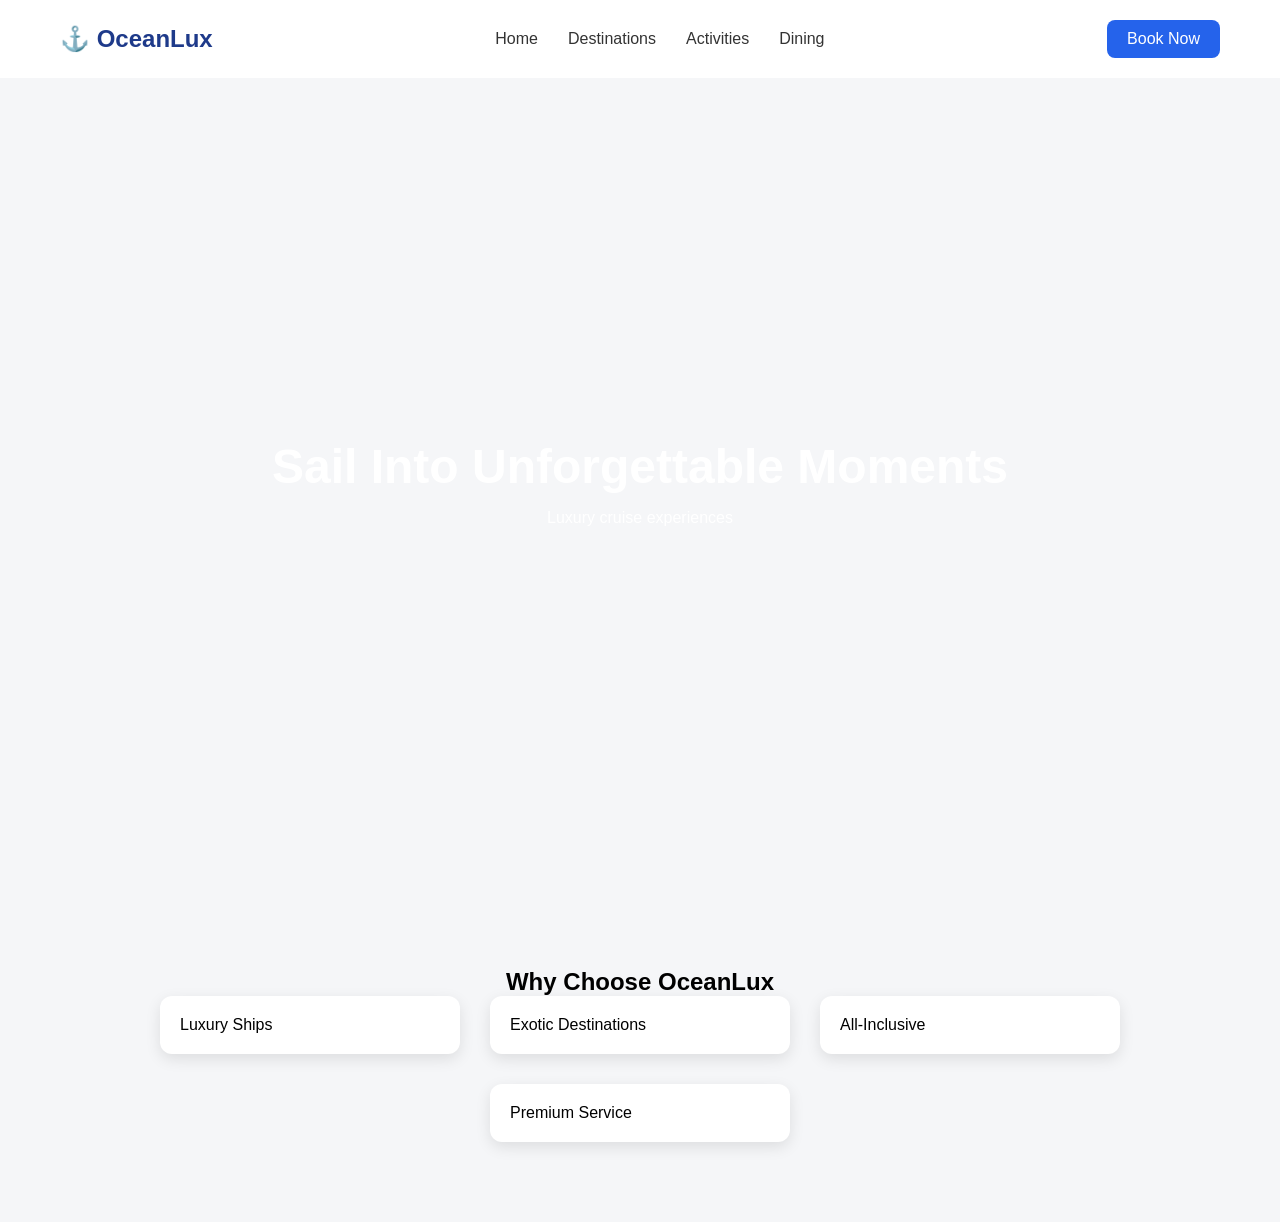
==== index.html @ 123c7e55 "Add files via upload" ====
<!DOCTYPE html>
<html>
<head>
  <title>OceanLux</title>
  <link rel="stylesheet" href="styles.css">
</head>

<body>

<nav>
  <h1>⚓ OceanLux</h1>
  <ul>
    <li><a href="index.html">Home</a></li>
    <li><a href="destinations.html">Destinations</a></li>
    <li><a href="activities.html">Activities</a></li>
    <li><a href="dining.html">Dining</a></li>
  </ul>
  <a class="btn">Book Now</a>
</nav>

<section class ="hero">
  <div>
    <h2>Sail Into Unforgettable Moments</h2>
    <p>Luxury cruise experiences</p>
  </div>
</section>

<section class="section">
  <h2>Why Choose OceanLux</h2>
  <div class ="grid">
    <div class ="card"><div class ="card-content">Luxury Ships</div></div>
    <div class ="card"><div class ="card-content">Exotic Destinations</div></div>
    <div class ="card"><div class ="card-content">All-Inclusive</div></div>
    <div class ="card"><div class ="card-content">Premium Service</div></div>
  </div>
</section>
</body>
</html>
---- styles.css ----
/*Some AI in CSS used to correct errors in code*/

* {
  margin: 0;
  padding: 0;
  box-sizing: border-box;
  font-family: Arial, sans-serif;
}

body {
  background: #f5f6f8;
}

/* NAV */
nav {
  display: flex;
  justify-content: space-between;
  align-items: center;
  padding: 20px 60px;
  background: white;
}

nav h1 {
  color: #1e3a8a;
}

nav ul {
  display: flex;
  gap: 30px;
  list-style: none;
}

nav a {
  text-decoration: none;
  color: #333;
}

.btn {
  background: #2563eb;
  color: white;
  padding: 10px 20px;
  border-radius: 8px;
}

/* HERO */
.hero {
  height: 90vh;
  background: url('https://images.unsplash.com/photo-1507525428034-b723cf961d3e') center/cover;
  display: flex;
  align-items: center;
  justify-content: center;
  text-align: center;
  color: white;
}

.hero h2 {
  font-size: 48px;
  margin-bottom: 15px;
}

/* SECTION */
.section {
  padding: 80px 20px;
  text-align: center;
}

/* GRID */
.grid {
  display: flex;
  justify-content: center;
  gap: 30px;
  flex-wrap: wrap;
}

/* CARD */
.card {
  background: white;
  width: 300px;
  border-radius: 12px;
  overflow: hidden;
  box-shadow: 0 5px 15px rgba(0,0,0,0.1);
}

.card img {
  width: 100%;
}

.card-content {
  padding: 20px;
  text-align: left;
}

/* SPLIT */
.split {
  display: flex;
  align-items: center;
  padding: 60px;
  gap: 40px;
  flex-wrap: wrap;
}

.split img {
  width: 500px;
  border-radius: 12px;
}

.split-text {
  max-width: 500px;
}

/* HERO COLOR (for other pages) */
.hero-alt {
  background: #ea580c;
  color: white;
  padding: 80px;
  text-align: center;
}

/* RESPONSIVE */
@media (max-width: 768px) {
  nav {
    padding: 20px;
  }

  .hero h2 {
    font-size: 32px;
  }

  .split {
    flex-direction: column;
    text-align: center;
  }

  .split img {
    width: 100%;
  }
}
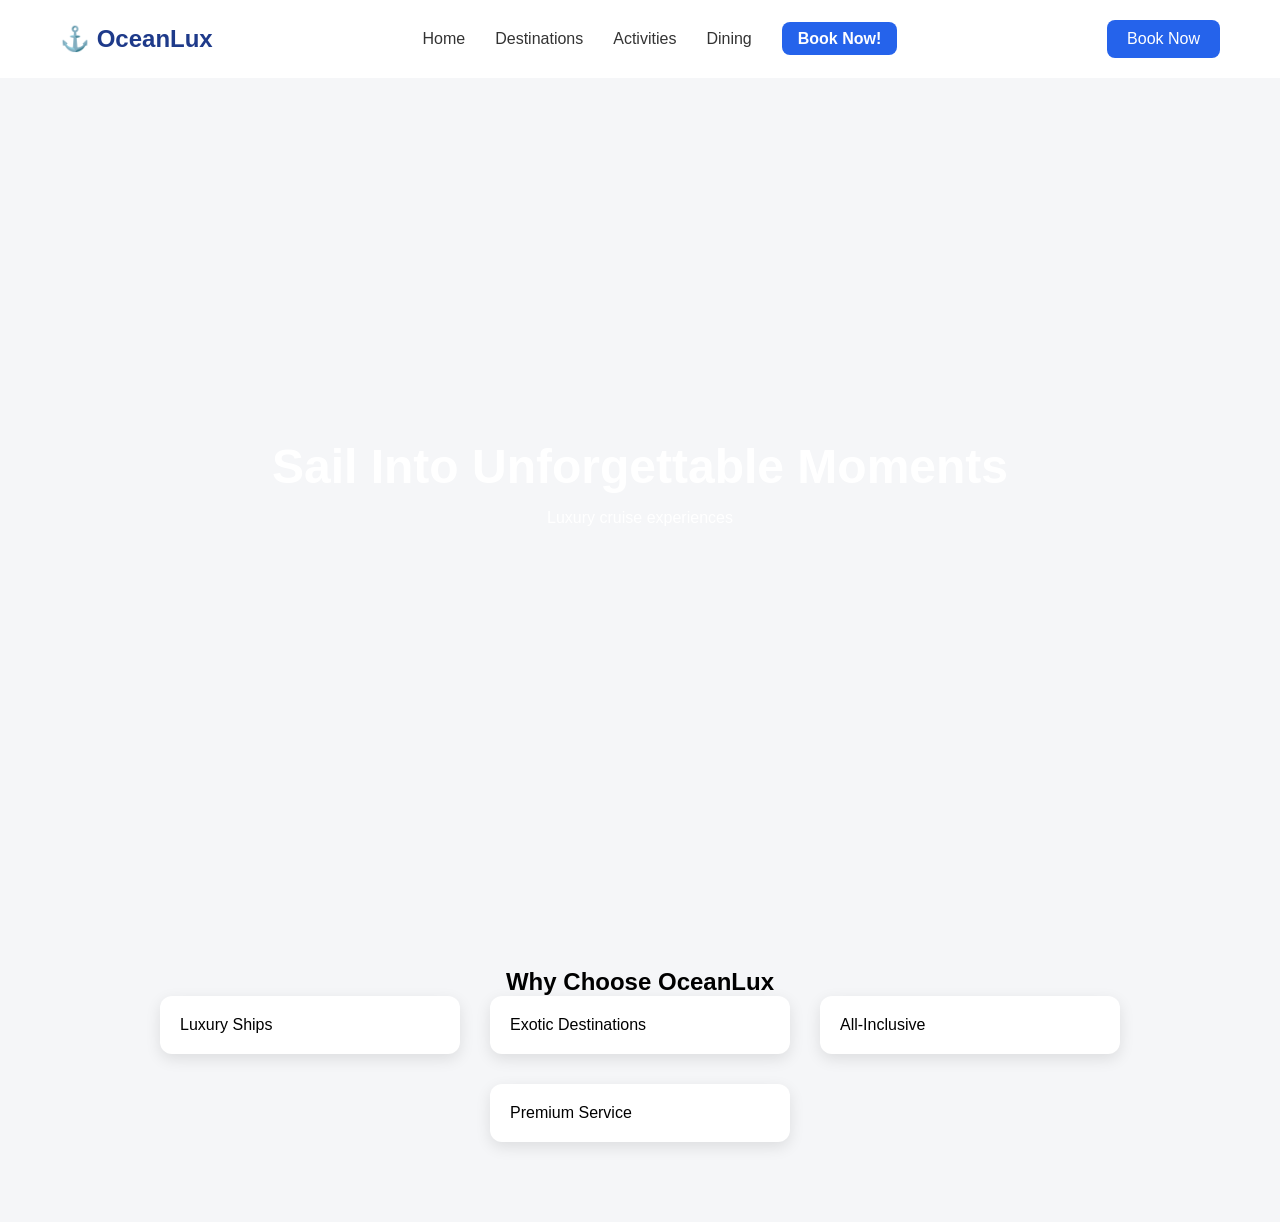
==== commit 7847c8ea: "added book now page and faqs" ====
--- a/index.html
+++ b/index.html
@@ -7,13 +7,16 @@
 
 <body>
 
+<button class="mobile-nav-toggle" aria-controls="primary-navigation" aria-expanded="false"></button>
+
 <nav>
   <h1>⚓ OceanLux</h1>
-  <ul>
+  <ul id="primary-navigation" data-visible="false" class="primary-navigation">
     <li><a href="index.html">Home</a></li>
     <li><a href="destinations.html">Destinations</a></li>
     <li><a href="activities.html">Activities</a></li>
     <li><a href="dining.html">Dining</a></li>
+    <li><a href="book_now.html" class="book-nav">Book Now!</a></li>
   </ul>
   <a class="btn">Book Now</a>
 </nav>
@@ -34,5 +37,11 @@
     <div class ="card"><div class ="card-content">Premium Service</div></div>
   </div>
 </section>
+
+
+
+<button id="backToTop" class="back-to-top" aria-label="Back to top">↑</button>
+<script src="js_interactivity.js"></script>
+
 </body>
 </html>
--- a/styles.css
+++ b/styles.css
@@ -136,3 +136,291 @@
   }
 }
 
+
+/* Activities page styles */
+
+.activities-page .section:nth-of-type(even) .split {
+  flex-direction: row-reverse;
+}
+
+.activities-page .split {
+  display: flex;
+  align-items: center;
+  justify-content: space-between;
+  gap: 15px;
+  flex-wrap: wrap;
+}
+
+.activities-page .split-text {
+  max-width: 480px;
+  text-align: left;
+}
+
+.activities-page .split img {
+  width: 780px;
+  height: 450px;
+  object-fit: cover;
+  object-position: left;
+  transform: scale(1.09);
+}
+
+.activities-page .split-text h2 {
+  margin-bottom: 10px;
+  font-size: 35px;
+  color: #163d92;
+}
+
+.activities-page .split-text p {
+  margin-top: 0;
+  line-height: 1.5;
+  font-size: 20px;
+}
+
+nav a.active {
+  color: #2563eb;
+  font-weight: bold;
+}
+
+.activities-page .section::after {
+  content: "";
+  display: block;
+  width: 100%;
+  height: 1px;
+  background: #2563eb;
+  margin: 50px auto 0;
+  opacity: 0.2;
+}
+
+.tag {
+  display: inline-block;
+  margin-bottom: 10px;
+  font-size: 14px;
+  color: #2563eb;
+  font-weight: 600;
+  letter-spacing: 1px;
+}
+
+.activities-hero {
+  text-align: center;
+  padding: 150px 20px 100px;
+}
+
+.activities-hero h2 {
+  font-size: 60px;
+  color: #163d92;
+  margin-bottom: 10px;
+}
+
+.activities-hero p {
+  color: #000000;
+  font-size: 18px;
+}
+
+.activities-page .split {
+  transition: transform 0.3s ease;
+}
+
+.activities-page .split:hover {
+  transform: translateY(-5px);
+}
+
+
+/* Back to top button */
+
+.back-to-top {
+    position: fixed;
+    bottom: 1.5rem;
+    right: 1.5rem;
+    z-index: 2000;
+
+    width: 3rem;
+    height: 3rem;
+    padding: 0.5rem;
+    border-radius: 50%;
+
+    background-color: #2563eb;
+    color: white;
+    font-size: 1.5rem;
+    border: none;
+    cursor: pointer;
+
+    opacity: 0;
+    visibility: hidden;
+    transition: opacity 0.3s ease, visibility 0.3s ease, background-color 0.2s;
+}
+
+.back-to-top:hover {
+    background-color: #163d92;
+}
+
+.back-to-top.show {
+    opacity: 1;
+    visibility: visible;
+}
+
+/* Scaling Back to Top for Larger Screens */
+@media (min-width: 50rem) {
+    .back-to-top {
+        bottom: 2rem;
+        right: 2rem;
+        width: 3.5rem;
+        height: 3.5rem;
+    }
+}
+
+/* hamburger navbar section */
+
+.mobile-nav-toggle {
+    display: block;
+    position: absolute;
+    top: 20px;
+    right: 20px;
+    z-index: 2000;
+    background: url('hamburger.png') no-repeat;
+    background-size: contain;
+    width: 2rem;
+    border: 0;
+    aspect-ratio: 1;
+    cursor: pointer;
+}
+
+.primary-navigation {
+    position: fixed;
+    inset: 0;
+    background-color: white;
+    display: flex;
+    flex-direction: column;
+    padding: min(20vh, 10rem) 2rem;
+    z-index: 1000;
+    transform: translateX(100%);
+    transition: transform 350ms ease-out;
+}
+
+.primary-navigation[data-visible="true"] {
+    transform: translateX(0);
+    list-style: none;
+}
+
+.mobile-nav-toggle[aria-expanded="true"] {
+    background: url('hamburger_close.png') no-repeat;
+    background-size: contain;
+}
+
+/* Responsive Details for Mobile Users */
+@media (min-width: 800px) {
+    .mobile-nav-toggle {
+        display: none;
+    }
+
+    .primary-navigation {
+        position: static;
+        inset: auto;
+        transform: none;
+        flex-direction: row;
+        padding: 0;
+        background-color: transparent;
+        transition: none;
+    }
+}
+
+/* book now section */
+.book-nav {
+  background: #2563eb;
+  color: white !important;
+  padding: 8px 16px;
+  border-radius: 8px;
+  font-weight: bold;
+}
+
+.book-page .split {
+  max-width: 1200px;
+  margin: 0 auto;
+  padding-left: 60px;
+}
+
+.book-page .split-text {
+  text-align: left;
+}
+
+.book-page .split-text h2 {
+  font-size: 50px;
+  margin-bottom: 10px;
+  color: #163d92;
+}
+
+.book-page .split-text p {
+  font-size: 18px;
+}
+
+.book-nav:hover {
+  background: #1d4ed8;
+}
+
+.book-hero {
+  text-align: center;
+  padding: 100px 20px 40px;
+}
+
+.book-hero h2 {
+  font-size: 90px;
+  margin-bottom: 20px;
+  color: #163d92;
+}
+
+.book-hero p {
+  font-size: 18px;
+  color: #000000;
+  margin-bottom: 80px;
+}
+
+/* PHONE STYLE */
+.phone {
+  margin-top: 15px;
+  font-size: 18px;
+  color: #2563eb;
+  font-weight: bold;
+}
+
+/* FAQ accordion */
+
+.faq h2 {
+  text-align: center;
+  margin-bottom: 40px;
+  font-size: 45px;
+  color: #163d92;
+  margin-bottom: 60px;
+}
+
+.faq-question {
+  width: 100%;
+  background: none;
+  border: none;
+  text-align: center;
+  font-size: 25px;
+  font-weight: bold;
+  cursor: pointer;
+  padding: 12px 0;
+  color: #000000;
+}
+
+.faq-answer {
+  max-height: 0;
+  overflow: hidden;
+  transition: max-height 0.4s ease;
+}
+
+.faq-answer p {
+  margin: 10px 0;
+  color: #2563eb;
+}
+
+/* active */
+.faq-item.active .faq-answer {
+  max-height: 300px;
+}
+
+.faq-item {
+  margin-bottom: 25px;
+  padding-bottom: 15px;
+  border-bottom: 1px solid rgba(37, 99, 235, 0.2);
+}
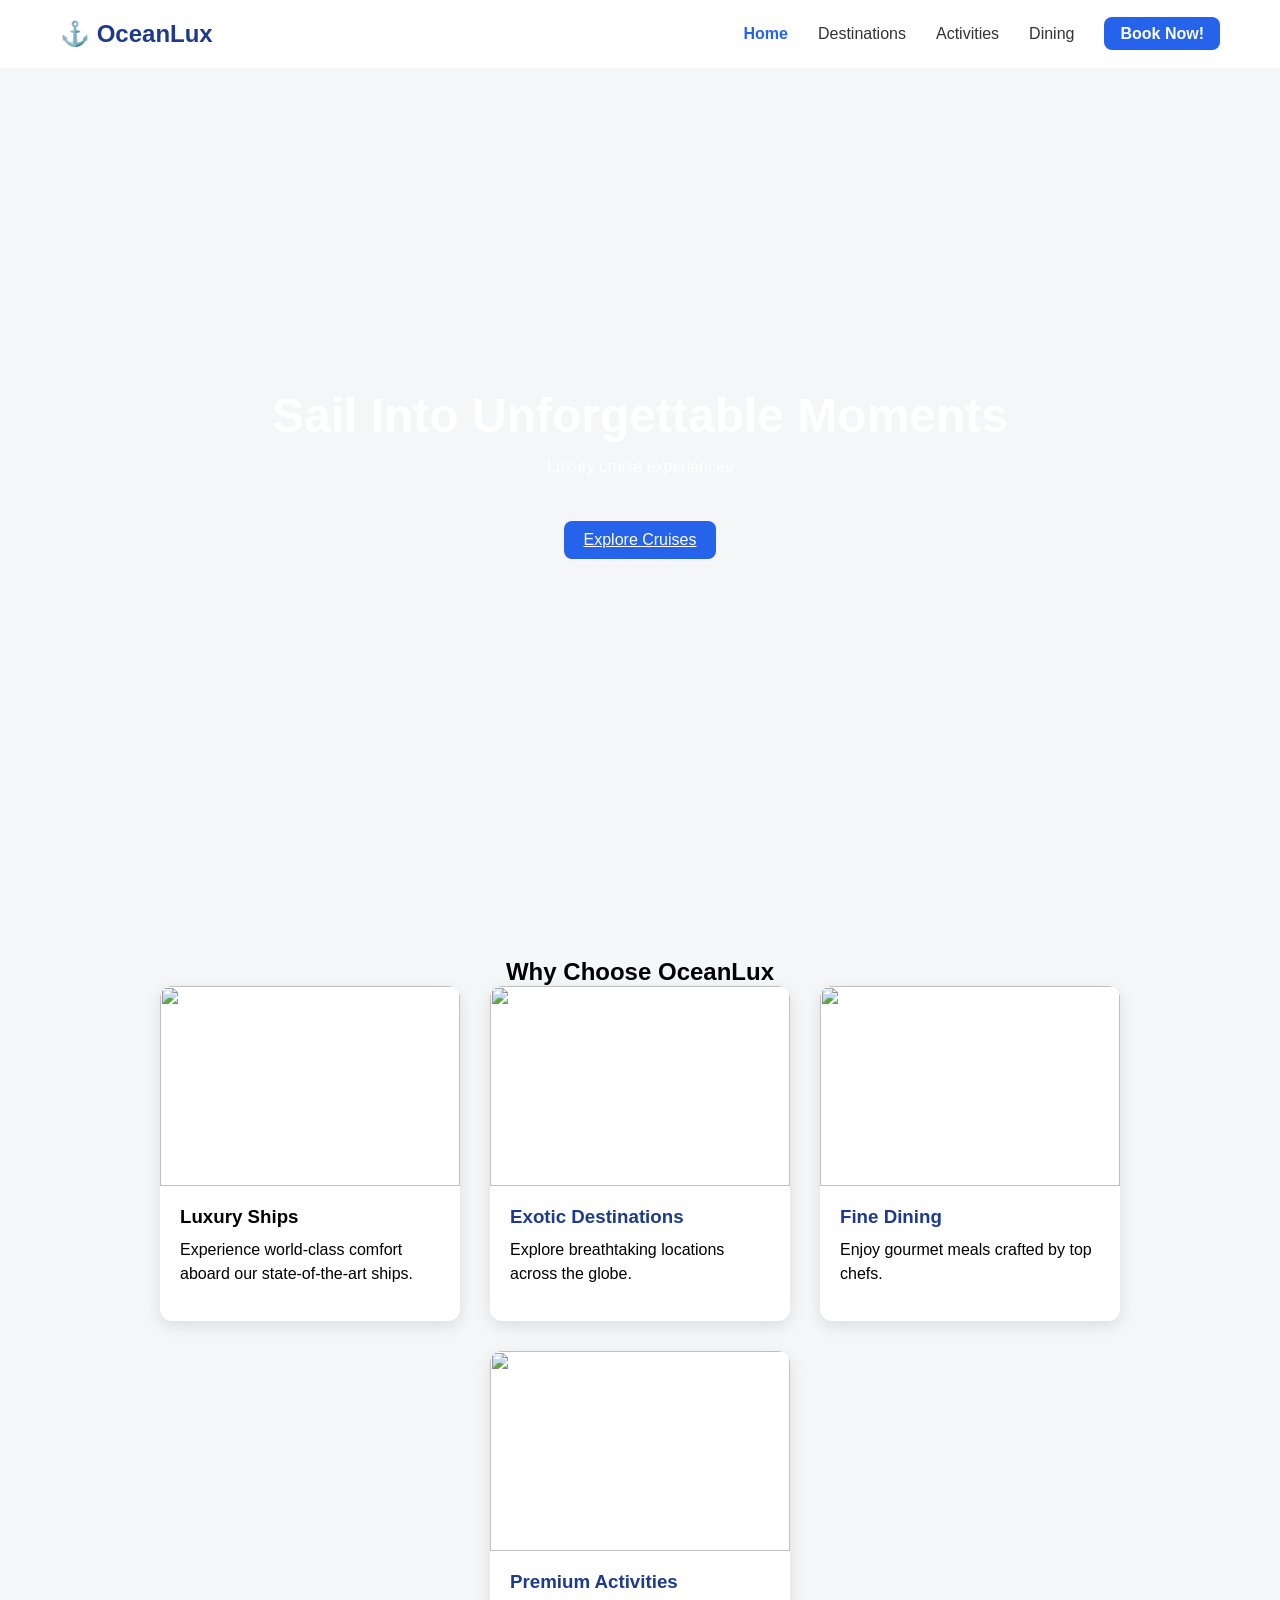
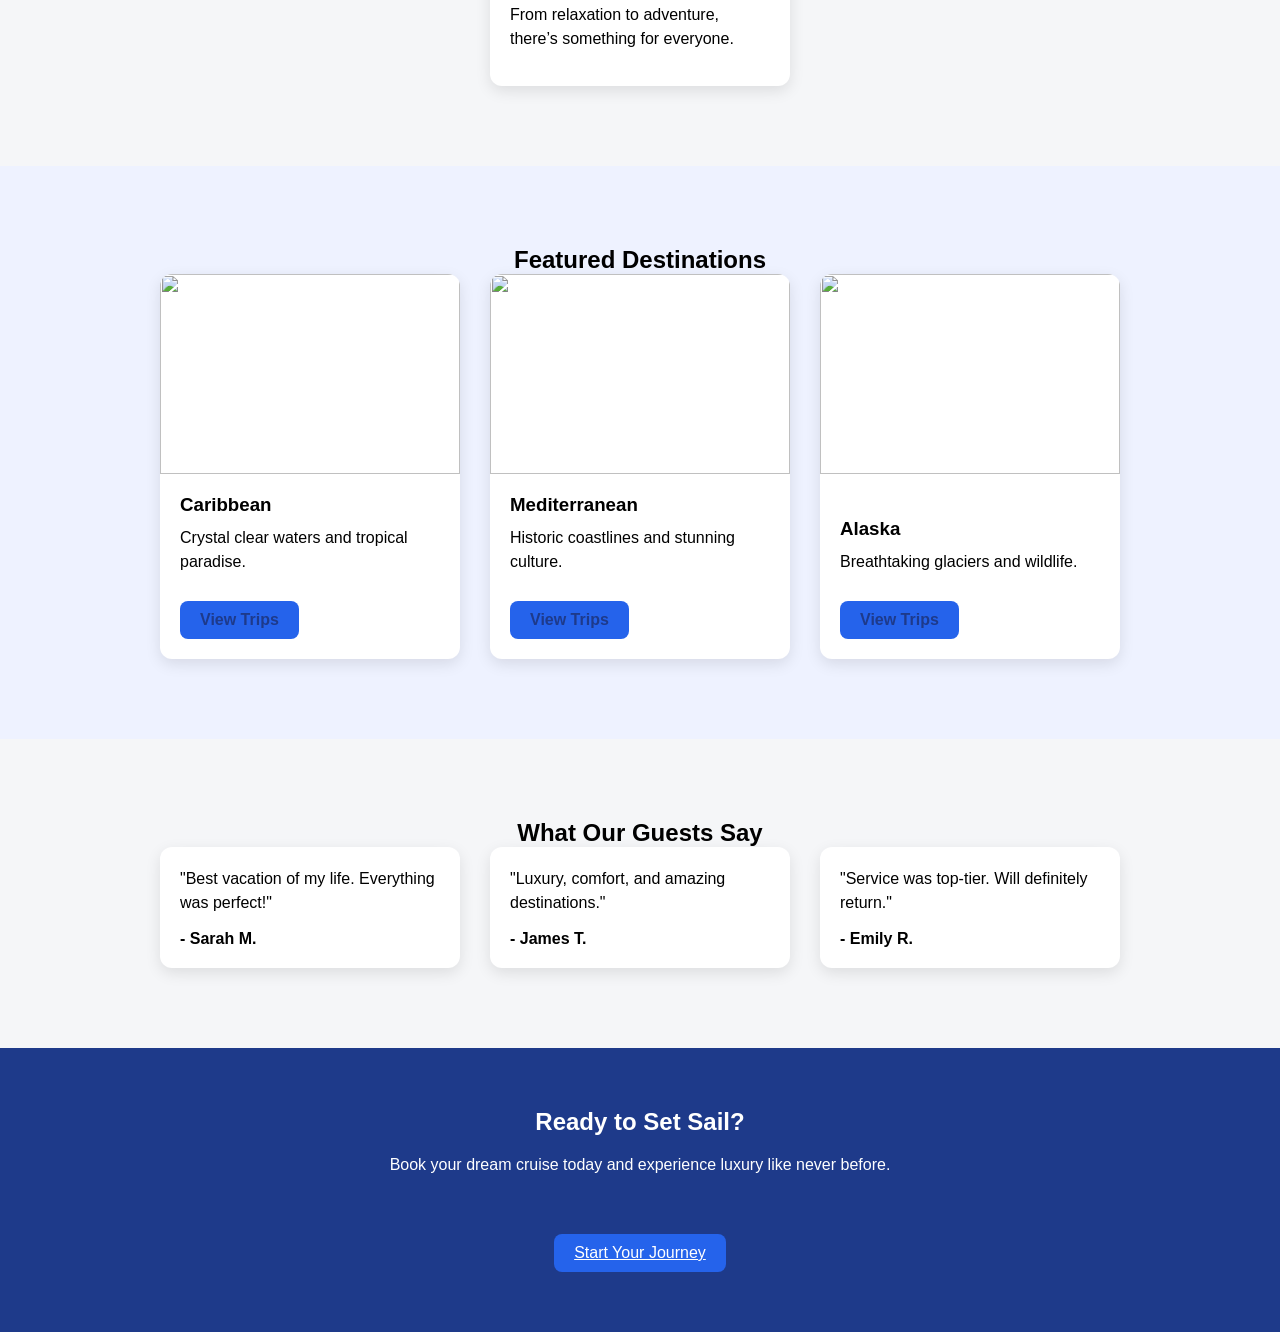
==== commit 5c52963a: "update" ====
--- a/index.html
+++ b/index.html
@@ -1,47 +1,140 @@
 <!DOCTYPE html>
 <html>
-<head>
-  <title>OceanLux</title>
-  <link rel="stylesheet" href="styles.css">
-</head>
+  <head>
+    <title>OceanLux</title>
+    <link rel="stylesheet" href="styles.css">
+  </head>
 
-<body>
+  <body>
 
-<button class="mobile-nav-toggle" aria-controls="primary-navigation" aria-expanded="false"></button>
-
-<nav>
+  <nav>
   <h1>⚓ OceanLux</h1>
   <ul id="primary-navigation" data-visible="false" class="primary-navigation">
-    <li><a href="index.html">Home</a></li>
+    <li><a class="active" href="index.html">Home</a></li>
     <li><a href="destinations.html">Destinations</a></li>
     <li><a href="activities.html">Activities</a></li>
     <li><a href="dining.html">Dining</a></li>
     <li><a href="book_now.html" class="book-nav">Book Now!</a></li>
   </ul>
-  <a class="btn">Book Now</a>
 </nav>
 
-<section class ="hero">
-  <div>
-    <h2>Sail Into Unforgettable Moments</h2>
-    <p>Luxury cruise experiences</p>
-  </div>
-</section>
+  <section class="hero">
+    <div>
+      <h2>Sail Into Unforgettable Moments</h2>
+      <p>Luxury cruise experiences</p>
+      <a href="destinations.html" class="btn hero-btn">Explore Cruises</a>
+    </div>
+  </section>
 
-<section class="section">
-  <h2>Why Choose OceanLux</h2>
-  <div class ="grid">
-    <div class ="card"><div class ="card-content">Luxury Ships</div></div>
-    <div class ="card"><div class ="card-content">Exotic Destinations</div></div>
-    <div class ="card"><div class ="card-content">All-Inclusive</div></div>
-    <div class ="card"><div class ="card-content">Premium Service</div></div>
-  </div>
-</section>
+  <section class="section">
+    <h2>Why Choose OceanLux</h2>
+    <div class="grid">
 
+      <div class="card fade-in">
+        <img src="https://loveincorporated.blob.core.windows.net/contentimages/gallery/356e759e-6522-4bef-bed9-c089507e0a70-Seabourn_Encore_PoolDeck_beautiful_cruise_ships.jpg">
+          <div class="card-content">
+            <h3>Luxury Ships</h3>
+            <p>Experience world-class comfort aboard our state-of-the-art ships.</p>
+        </div>
+      </div>
 
+      <div class="card fade-in">
+        <img src="https://media.cntraveler.com/photos/603c2f8099ab9b035e060edf/master/pass/StLucia-2021-GettyImages-166565984-2.jpg">
+          <div class="card-content">
+            <h3><a href="destinations.html">Exotic Destinations</a></h3>
+            <p>Explore breathtaking locations across the globe.</p>
+         </div>
+      </div>
 
-<button id="backToTop" class="back-to-top" aria-label="Back to top">↑</button>
-<script src="js_interactivity.js"></script>
+      <div class="card fade-in">
+        <img src="https://images.unsplash.com/photo-1414235077428-338989a2e8c0">
+          <div class="card-content">
+            <h3><a href="dining.html">Fine Dining</a></h3>
+            <p>Enjoy gourmet meals crafted by top chefs.</p>
+          </div>
+      </div>
 
-</body>
+      <div class="card fade-in">
+        <img src="https://www.ncl.com/sites/default/files/700x475_ncl_Hawaii_standup_paddleboard_POA.jpg">
+          <div class="card-content">
+            <h3><a href="activities.html">Premium Activities</a></h3>
+            <p>From relaxation to adventure, there’s something for everyone.</p>
+        </div>
+      </div>
+
+    </div>
+  </section>
+
+  <!-- Destinations -->
+  <section class="section alt">
+      <h2>Featured Destinations</h2>
+      <div class="grid">
+        <div class="card fade-in">
+          <img src="https://images.unsplash.com/photo-1507525428034-b723cf961d3e">
+          <div class="card-content">
+            <h3>Caribbean</h3>
+            <p>Crystal clear waters and tropical paradise.</p>
+            <a href="destinations.html" class="btn">View Trips</a>
+          </div>
+      </div>
+
+      <div class="card fade-in">
+        <img src="https://images.unsplash.com/photo-1501785888041-af3ef285b470">
+        <div class="card-content">
+          <h3>Mediterranean</h3>
+          <p>Historic coastlines and stunning culture.</p>
+          <a href="destinations.html" class="btn">View Trips</a>
+        </div>
+      </div>
+
+      <div class="card fade-in">
+        <img src="https://images.unsplash.com/photo-1470770841072-f978cf4d019e">
+        <div class="card-content">
+          <h3>Alaska</h3>
+          <p>Breathtaking glaciers and wildlife.</p>
+          <a href="destinations.html" class="btn">View Trips</a>
+        </div>
+      </div>
+    </div>
+  </section>
+
+  <!-- Testimonials of guests -->
+  <section class="section">
+    <h2>What Our Guests Say</h2>
+      <div class="grid">
+        <div class="card fade-in">
+          <div class="card-content">
+            <p>"Best vacation of my life. Everything was perfect!"</p>
+            <strong>- Sarah M.</strong>
+          </div>
+      </div>
+<!-- wanted to add fade ins for all the cards to make it look a lot more sleek-->
+ <!-- I did ask chatgpt for help with some of the fade ins on the cards-->
+      <div class="card fade-in">
+        <div class="card-content">
+          <p>"Luxury, comfort, and amazing destinations."</p>
+          <strong>- James T.</strong>
+        </div>
+      </div>
+
+      <div class="card fade-in">
+        <div class="card-content">
+          <p>"Service was top-tier. Will definitely return."</p>
+          <strong>- Emily R.</strong>
+          </div>
+        </div>
+    </div>
+  </section>
+
+  <!-- Footer -->
+   <!-- for the footer, I just added a simple one with some basic info and links -->
+  <section class="cta">
+      <h2>Ready to Set Sail?</h2>
+        <p>Book your dream cruise today and experience luxury like never before.</p>
+        <a href="destinations.html" class="btn">Start Your Journey</a>
+  </section>
+
+  <script src="script.js"></script>
+
+  </body>
 </html>
--- a/styles.css
+++ b/styles.css
@@ -423,4 +423,144 @@
   margin-bottom: 25px;
   padding-bottom: 15px;
   border-bottom: 1px solid rgba(37, 99, 235, 0.2);
+}
+
+html, body {
+  height: 100%;
+}
+
+body {
+  display: flex;
+  flex-direction: column;
+}
+
+.cta {
+  background: #1e3a8a;
+  color: white;
+  text-align: center;
+  padding: 60px 20px;
+
+  margin-top: auto; 
+}
+
+.cta p { margin-bottom: 20px; }
+.cta a { margin-top: 20px; }
+
+/* ========================= */
+/* SAFE MERGE (ADDITIONS) */
+/* ========================= */
+
+/* ALT SECTION BACKGROUND */
+.alt {
+  background: #eef2ff;
+}
+
+/* HERO BUTTON (keeps spacing clean) */
+.hero-btn {
+  margin-top: 25px;
+  display: inline-block;
+}
+
+/* CTA (FOOTER FIX + SPACING) */
+.cta {
+  background: #1e3a8a;
+  color: white;
+  text-align: center;
+  padding: 60px 20px;
+
+  margin-top: auto;
+
+  display: flex;
+  flex-direction: column;
+  align-items: center;
+  gap: 20px; /* 👈 replaces messy margins */
+}
+
+/* HOVER EFFECTS */
+.card:hover {
+  transform: translateY(-8px);
+  transition: 0.3s;
+}
+
+/* IMAGE HOVER ZOOM */
+.card img {
+  transition: transform 0.3s ease;
+}
+
+.card:hover img {
+  transform: scale(1.05);
+}
+
+/* FADE-IN ANIMATION */
+.fade-in {
+  opacity: 0;
+  transform: translateY(30px);
+  transition: all 0.8s ease;
+}
+
+.fade-in.visible {
+  opacity: 1;
+  transform: translateY(0);
+}
+
+/* CLEAN CARD LINKS */
+.card-content a {
+  text-decoration: none;
+  color: #1e3a8a;
+  font-weight: bold;
+}
+
+.card-content a:hover {
+  text-decoration: underline;
+}
+
+/* IMPROVED CARD SPACING */
+.card-content h3 {
+  margin-bottom: 10px;
+}
+
+.card-content p {
+  margin-bottom: 15px;
+  line-height: 1.5;
+}
+
+/* BUTTON SPACING IN CARDS */
+.card-content .btn {
+  display: inline-block;
+  margin-top: 12px;
+}
+
+/* FIX CARD HEIGHT CONSISTENCY */
+.card {
+  display: flex;
+  flex-direction: column;
+  justify-content: space-between;
+}
+
+/* FORCE IMAGE CONSISTENCY */
+.card img {
+  height: 200px;
+  object-fit: cover;
+}
+
+/* HERO TEXT SPACING */
+.hero p {
+  margin-bottom: 20px;
+}
+
+/* BOOK BUTTON (nav) */
+.book-nav {
+  background: #2563eb;
+  color: white !important;
+  padding: 8px 16px;
+  border-radius: 8px;
+  font-weight: bold;
+}
+
+.book-nav:hover {
+  background: #1d4ed8;
+}
+
+.hero {
+  min-height: 90vh;
 }
